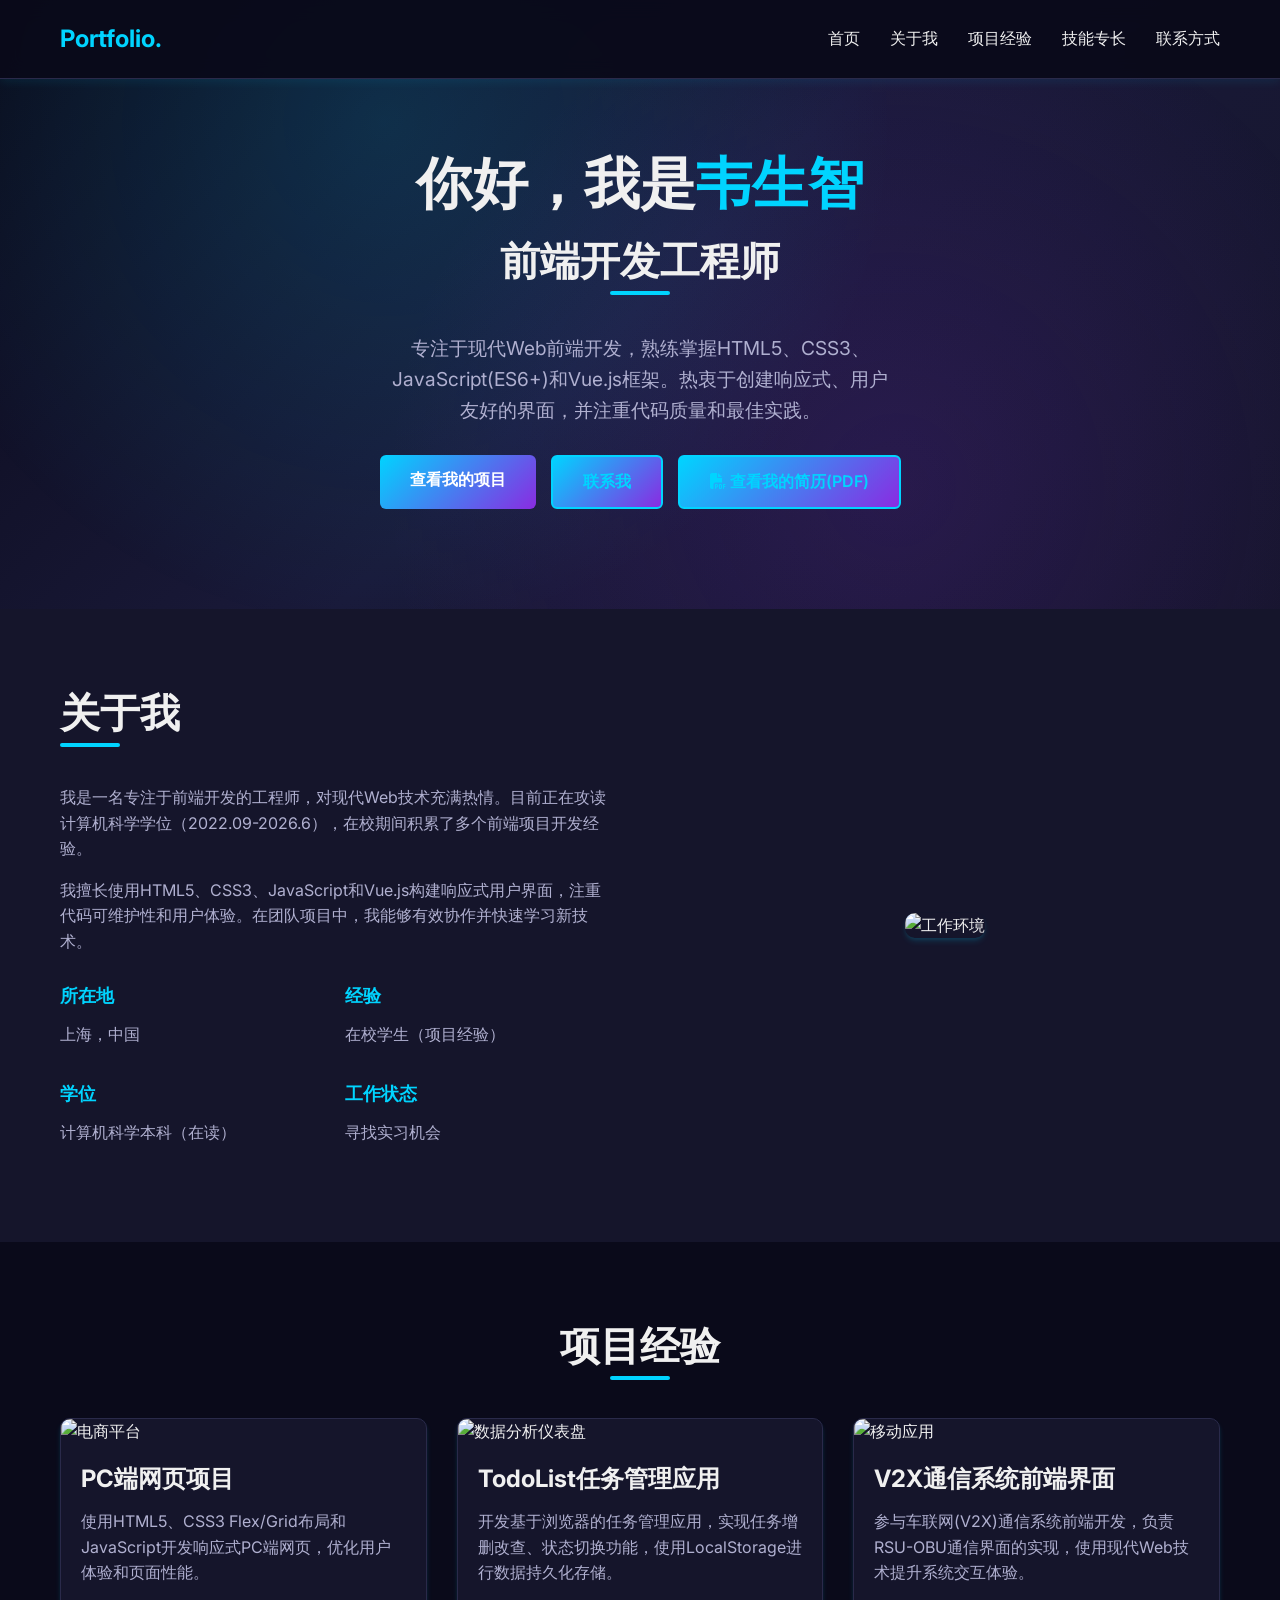
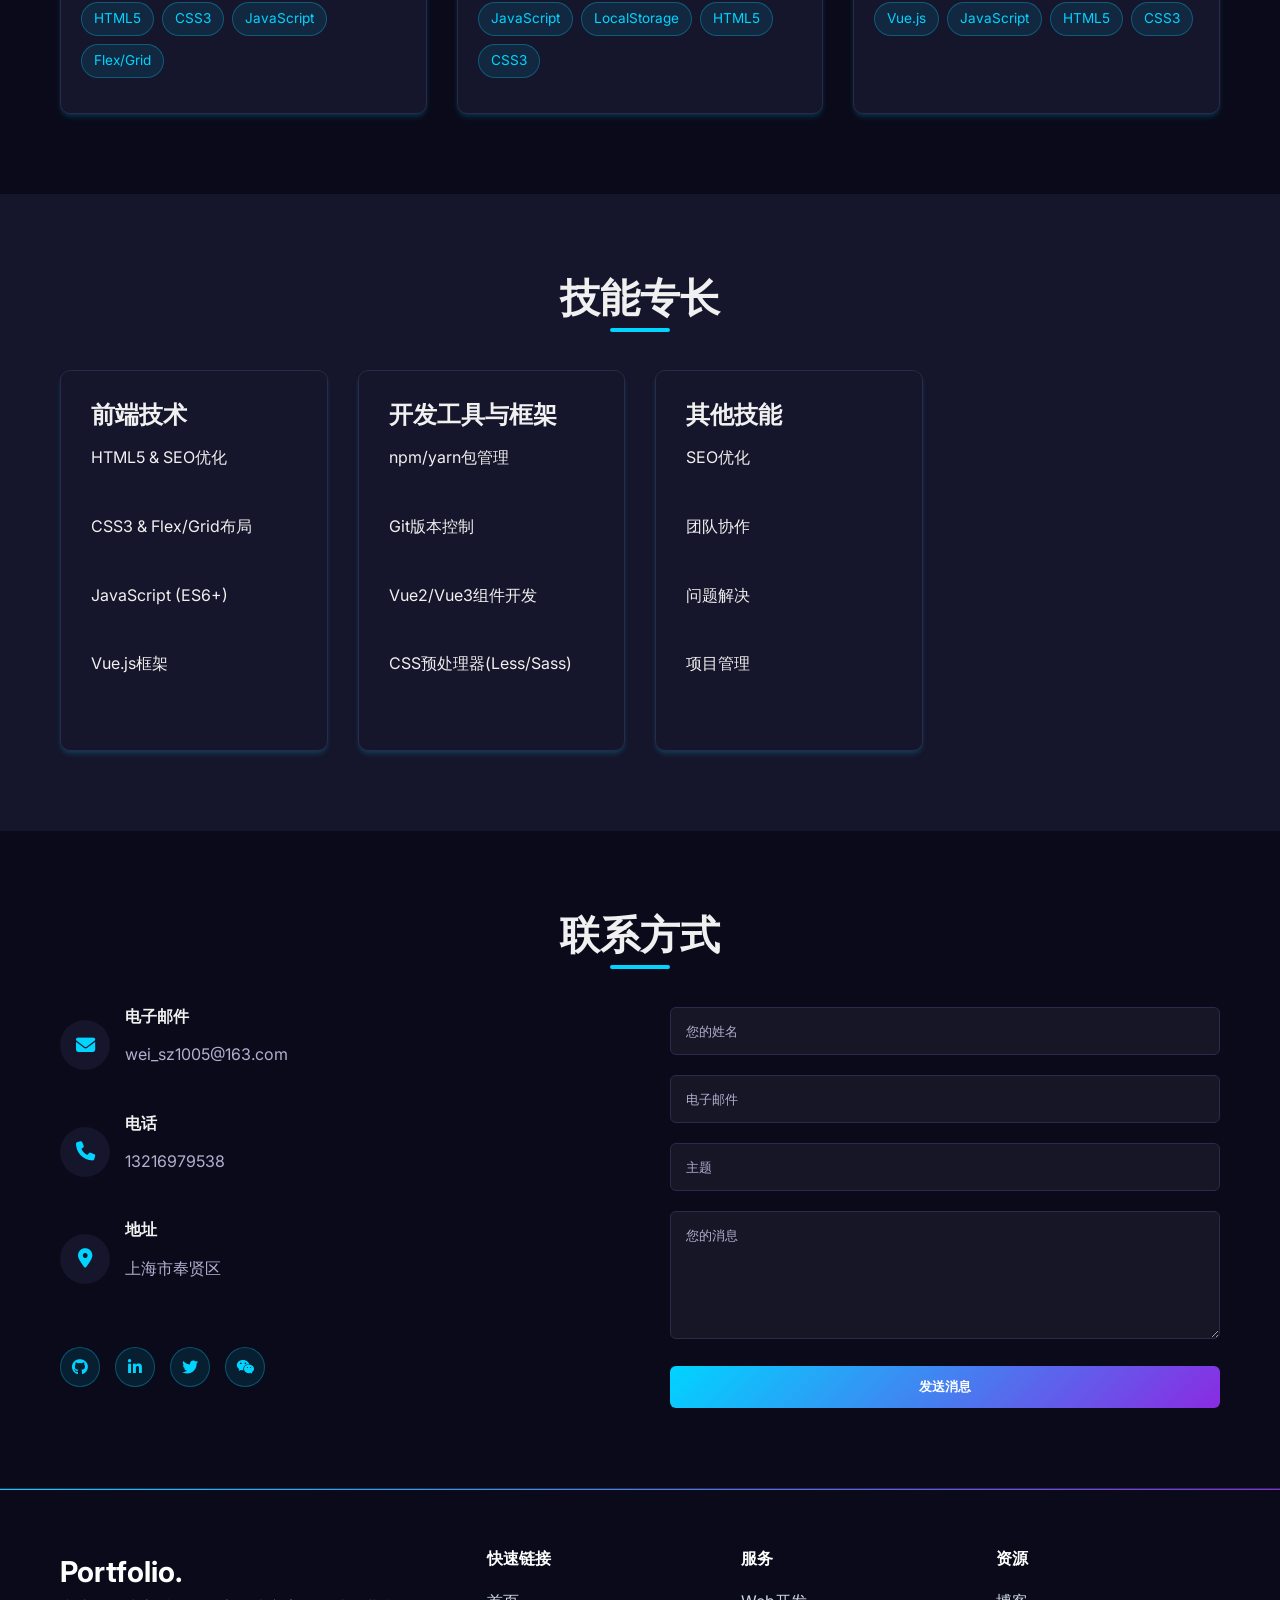
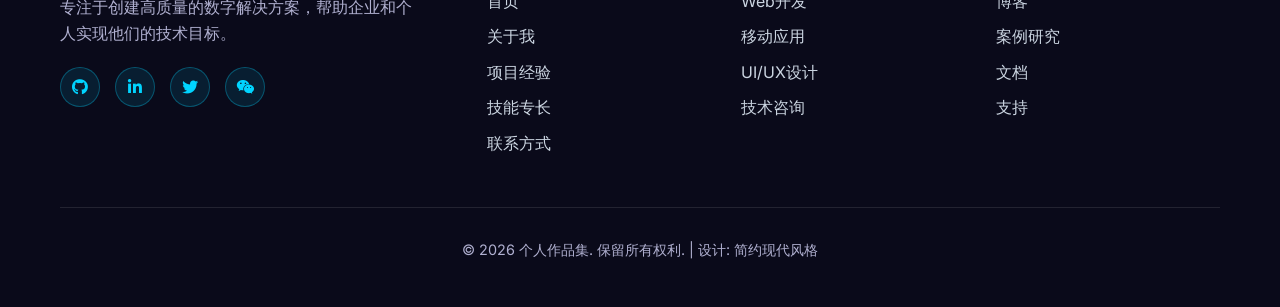
==== 个人网页/个人网页.html @ ef01b200 "测试提交" ====
<!DOCTYPE html>
<html lang="zh-CN">
<head>
    <meta charset="UTF-8">
    <meta name="viewport" content="width=device-width, initial-scale=1.0">
    <title>个人作品集 | 简约现代简历</title>
    <link rel="preconnect" href="https://cdnjs.cloudflare.com">
    <link rel="preconnect" href="https://fonts.googleapis.com">
    <link rel="preconnect" href="https://fonts.gstatic.com" crossorigin>
    <link rel="stylesheet" href="https://cdnjs.cloudflare.com/ajax/libs/font-awesome/6.4.0/css/all.min.css">
    <link href="https://fonts.googleapis.com/css2?family=Inter:wght@300;400;500;600;700&display=swap" rel="stylesheet">
    <style>
        /* CSS变量 - 科技风格 */
        :root {
            --primary-color: #00d4ff;
            --primary-dark: #0095ff;
            --secondary-color: #8a2be2;
            --background-color: #0a0a1a;
            --surface-color: #15152b;
            --text-color: #f0f0f0;
            --text-light: #b0b0d0;
            --border-color: #2a2a4a;
            --shadow: 0 4px 6px -1px rgba(0, 212, 255, 0.15), 0 2px 4px -1px rgba(0, 212, 255, 0.1);
            --shadow-lg: 0 10px 15px -3px rgba(0, 212, 255, 0.25), 0 4px 6px -2px rgba(0, 212, 255, 0.2);
            --glow: 0 0 15px rgba(0, 212, 255, 0.5);
            --transition: all 0.3s ease;
            --gradient-primary: linear-gradient(135deg, #00d4ff 0%, #8a2be2 100%);
            --gradient-bg: linear-gradient(135deg, #0a0a1a 0%, #15152b 100%);
        }

        /* 滚动动画 */
        @keyframes fadeUp {
            from {
                opacity: 0;
                transform: translateY(30px);
            }
            to {
                opacity: 1;
                transform: translateY(0);
            }
        }

        .fade-up {
            opacity: 0;
            animation: fadeUp 0.8s ease forwards;
        }

        .fade-up.delay-1 {
            animation-delay: 0.2s;
        }

        .fade-up.delay-2 {
            animation-delay: 0.4s;
        }

        .fade-up.delay-3 {
            animation-delay: 0.6s;
        }

        /* 基础样式 */
        * {
            margin: 0;
            padding: 0;
            box-sizing: border-box;
        }

        html {
            scroll-behavior: smooth;
        }

        body {
            font-family: 'Inter', sans-serif;
            line-height: 1.6;
            color: var(--text-color);
            background-color: var(--background-color);
        }

        .container {
            width: 100%;
            max-width: 1200px;
            margin: 0 auto;
            padding: 0 20px;
        }

        section {
            padding: 80px 0;
        }

        h1, h2, h3, h4 {
            font-weight: 700;
            line-height: 1.2;
            margin-bottom: 1rem;
        }

        h1 {
            font-size: 3.5rem;
        }

        h2 {
            font-size: 2.5rem;
            text-align: center;
            margin-bottom: 3rem;
            position: relative;
        }

        h2::after {
            content: '';
            position: absolute;
            bottom: -10px;
            left: 50%;
            transform: translateX(-50%);
            width: 60px;
            height: 4px;
            background-color: var(--primary-color);
            border-radius: 2px;
        }

        h3 {
            font-size: 1.5rem;
        }

        p {
            margin-bottom: 1rem;
            color: var(--text-light);
        }

        a {
            text-decoration: none;
            color: inherit;
            transition: var(--transition);
        }

        .btn {
            display: inline-block;
            padding: 12px 30px;
            background: var(--gradient-primary);
            color: white;
            border-radius: 6px;
            font-weight: 600;
            border: none;
            cursor: pointer;
            transition: var(--transition);
            position: relative;
            overflow: hidden;
            z-index: 1;
        }

        .btn::before {
            content: '';
            position: absolute;
            top: 0;
            left: 0;
            right: 0;
            bottom: 0;
            background: var(--gradient-primary);
            filter: brightness(1.2);
            z-index: -1;
            opacity: 0;
            transition: var(--transition);
        }

        .btn:hover::before {
            opacity: 1;
        }

        .btn:hover {
            transform: translateY(-2px);
            box-shadow: var(--shadow-lg), var(--glow);
        }

        .btn-outline {
            background-color: transparent;
            border: 2px solid var(--primary-color);
            color: var(--primary-color);
            position: relative;
            overflow: hidden;
            z-index: 1;
        }

        .btn-outline::before {
            content: '';
            position: absolute;
            top: 0;
            left: 0;
            right: 0;
            bottom: 0;
            background: var(--gradient-primary);
            z-index: -1;
            opacity: 0;
            transition: var(--transition);
        }

        .btn-outline:hover {
            color: white;
            box-shadow: var(--glow);
        }

        .btn-outline:hover::before {
            opacity: 1;
        }

        /* 导航栏 */
        nav {
            position: fixed;
            top: 0;
            width: 100%;
            background-color: rgba(10, 10, 26, 0.95);
            -webkit-backdrop-filter: blur(10px); backdrop-filter: blur(10px);
            z-index: 1000;
            box-shadow: 0 2px 10px rgba(0, 212, 255, 0.1);
            border-bottom: 1px solid var(--border-color);
        }

        .nav-container {
            display: flex;
            justify-content: space-between;
            align-items: center;
            padding: 20px;
        }

        .logo {
            font-size: 1.5rem;
            font-weight: 700;
            color: var(--primary-color);
        }

        .nav-links {
            display: flex;
            list-style: none;
            gap: 30px;
        }

        .nav-links a {
            font-weight: 500;
            position: relative;
        }

        .nav-links a::after {
            content: '';
            position: absolute;
            bottom: -5px;
            left: 0;
            width: 0;
            height: 2px;
            background-color: var(--primary-color);
            transition: width 0.3s ease;
        }

        .nav-links a:hover::after {
            width: 100%;
        }

        .menu-toggle {
            display: none;
            font-size: 1.5rem;
            cursor: pointer;
        }

        /* 英雄区域 */
        .hero {
            padding-top: 150px;
            padding-bottom: 100px;
            background: linear-gradient(135deg, #0a0a1a 0%, #1a1a3a 50%, #15152b 100%);
            position: relative;
            overflow: hidden;
        }

        .hero::before {
            content: '';
            position: absolute;
            top: 0;
            left: 0;
            right: 0;
            bottom: 0;
            background: radial-gradient(circle at 30% 20%, rgba(0, 212, 255, 0.15) 0%, transparent 50%),
                        radial-gradient(circle at 70% 80%, rgba(138, 43, 226, 0.15) 0%, transparent 50%);
            z-index: 1;
        }

        .hero .container {
            position: relative;
            z-index: 2;
        }

        .hero-content {
            display: grid;
            grid-template-columns: 1fr;
            gap: 40px;
            align-items: center;
            text-align: center;
        }

        .hero-text h1 {
            margin-bottom: 20px;
        }

        .hero-text p {
            font-size: 1.2rem;
            margin: 0 auto 30px;
            max-width: 500px;
            text-align: center;
        }

        .hero-buttons {
            display: flex;
            gap: 15px;
            flex-wrap: wrap;
            justify-content: center;
        }



        /* 关于我 */
        .about {
            background-color: var(--surface-color);
        }

        .about-content {
            display: grid;
            grid-template-columns: 1fr 1fr;
            gap: 60px;
            align-items: center;
        }

        .about-text h2 {
            text-align: left;
        }

        .about-text h2::after {
            left: 0;
            transform: none;
        }

        .about-details {
            display: grid;
            grid-template-columns: repeat(2, 1fr);
            gap: 20px;
            margin-top: 30px;
        }

        .detail-item h4 {
            font-size: 1.1rem;
            color: var(--primary-color);
        }

        .skills-visual {
            text-align: center;
        }

        /* 项目经验 */
        .projects-grid {
            display: grid;
            grid-template-columns: repeat(auto-fill, minmax(300px, 1fr));
            gap: 30px;
        }

        .project-card {
            background-color: var(--surface-color);
            border-radius: 10px;
            overflow: hidden;
            box-shadow: var(--shadow);
            transition: var(--transition);
            border: 1px solid var(--border-color);
            -webkit-backdrop-filter: blur(10px); backdrop-filter: blur(10px);
        }

        .project-card:hover {
            transform: translateY(-10px);
            box-shadow: var(--shadow-lg), var(--glow);
            border-color: var(--primary-color);
        }

        .project-img {
            width: 100%;
            height: 200px;
            object-fit: cover;
        }

        .project-content {
            padding: 20px;
        }

        .project-tags {
            display: flex;
            flex-wrap: wrap;
            gap: 8px;
            margin: 15px 0;
        }

        .tag {
            background-color: rgba(0, 212, 255, 0.1);
            padding: 5px 12px;
            border-radius: 20px;
            font-size: 0.85rem;
            color: var(--primary-color);
            border: 1px solid rgba(0, 212, 255, 0.3);
            transition: var(--transition);
        }

        .tag:hover {
            background-color: rgba(0, 212, 255, 0.2);
            box-shadow: 0 0 10px rgba(0, 212, 255, 0.3);
        }

        /* 技能专长 */
        .skills {
            background-color: var(--surface-color);
        }

        .skills-container {
            display: grid;
            grid-template-columns: repeat(auto-fill, minmax(250px, 1fr));
            gap: 30px;
        }

        .skill-category {
            background-color: var(--surface-color);
            padding: 30px;
            border-radius: 10px;
            box-shadow: var(--shadow);
            border: 1px solid var(--border-color);
            -webkit-backdrop-filter: blur(10px); backdrop-filter: blur(10px);
            transition: var(--transition);
        }

        .skill-category:hover {
            box-shadow: var(--shadow-lg), 0 0 20px rgba(0, 212, 255, 0.2);
            border-color: var(--primary-color);
            transform: translateY(-5px);
        }

        .skill-list {
            list-style: none;
        }

        .skill-list li {
            margin-bottom: 15px;
            display: flex;
            justify-content: space-between;
            align-items: center;
        }

        .skill-bar {
            height: 8px;
            background-color: var(--border-color);
            border-radius: 4px;
            margin-top: 5px;
            overflow: hidden;
        }

        .skill-level {
            height: 100%;
            background: var(--gradient-primary);
            border-radius: 4px;
            transition: width 0.8s ease;
        }

        /* 联系方式 */
        .contact-container {
            display: grid;
            grid-template-columns: 1fr 1fr;
            gap: 60px;
        }

        .contact-info {
            display: flex;
            flex-direction: column;
            gap: 30px;
        }

        .contact-item {
            display: flex;
            align-items: center;
            gap: 15px;
        }

        .contact-icon {
            width: 50px;
            height: 50px;
            background-color: var(--surface-color);
            border-radius: 50%;
            display: flex;
            align-items: center;
            justify-content: center;
            font-size: 1.2rem;
            color: var(--primary-color);
        }

        .contact-form input,
        .contact-form textarea {
            width: 100%;
            padding: 15px;
            margin-bottom: 20px;
            border: 1px solid var(--border-color);
            border-radius: 6px;
            font-family: 'Inter', sans-serif;
            transition: var(--transition);
            background-color: rgba(255, 255, 255, 0.05);
            color: var(--text-color);
        }

        .contact-form input::placeholder,
        .contact-form textarea::placeholder {
            color: var(--text-light);
        }

        .contact-form input:focus,
        .contact-form textarea:focus {
            outline: none;
            border-color: var(--primary-color);
            box-shadow: 0 0 0 3px rgba(0, 212, 255, 0.3);
            background-color: rgba(255, 255, 255, 0.08);
        }

        /* 页脚 */
        footer {
            background-color: #0a0a1a;
            color: white;
            padding: 60px 0 30px;
            border-top: 1px solid var(--border-color);
            position: relative;
            overflow: hidden;
        }

        footer::before {
            content: '';
            position: absolute;
            top: 0;
            left: 0;
            right: 0;
            height: 1px;
            background: var(--gradient-primary);
        }

        .footer-content {
            display: grid;
            grid-template-columns: 1fr 2fr;
            gap: 60px;
            margin-bottom: 40px;
        }

        .footer-logo {
            font-size: 1.8rem;
            font-weight: 700;
            color: white;
            margin-bottom: 15px;
        }

        .social-links {
            display: flex;
            gap: 15px;
            margin-top: 20px;
        }

        .social-links a {
            display: flex;
            align-items: center;
            justify-content: center;
            width: 40px;
            height: 40px;
            background-color: rgba(0, 212, 255, 0.1);
            border-radius: 50%;
            transition: var(--transition);
            border: 1px solid rgba(0, 212, 255, 0.3);
            color: var(--primary-color);
        }

        .social-links a:hover {
            background: var(--gradient-primary);
            transform: translateY(-3px);
            box-shadow: var(--glow);
            color: white;
            border-color: transparent;
        }

        .footer-links {
            display: grid;
            grid-template-columns: repeat(3, 1fr);
            gap: 30px;
        }

        .footer-links h4 {
            margin-bottom: 20px;
            color: white;
        }

        .footer-links ul {
            list-style: none;
        }

        .footer-links li {
            margin-bottom: 10px;
        }

        .footer-links a {
            color: #cbd5e1;
        }

        .footer-links a:hover {
            color: white;
        }

        .copyright {
            text-align: center;
            padding-top: 30px;
            border-top: 1px solid rgba(255, 255, 255, 0.1);
            color: #94a3b8;
            font-size: 0.9rem;
        }

        /* 响应式设计 */
        @media (max-width: 992px) {
            h1 {
                font-size: 2.8rem;
            }

            h2 {
                font-size: 2.2rem;
            }

            .hero-content,
            .about-content,
            .contact-container {
                grid-template-columns: 1fr;
                gap: 40px;
            }

            .hero {
                padding-top: 120px;
            }




            .footer-content {
                grid-template-columns: 1fr;
                gap: 40px;
            }
        }

        @media (max-width: 768px) {
            .nav-links {
                display: none;
            }

            .menu-toggle {
                display: block;
            }

            .nav-links.active {
                display: flex;
                flex-direction: column;
                position: absolute;
                top: 100%;
                left: 0;
                width: 100%;
                background-color: white;
                padding: 20px;
                box-shadow: 0 10px 15px rgba(0, 0, 0, 0.1);
                color: #333;
            }

            .about-details {
                grid-template-columns: 1fr;
            }

            .footer-links {
                grid-template-columns: 1fr;
                gap: 30px;
            }

            .hero-buttons {
                flex-direction: column;
                align-items: flex-start;
            }

            section {
                padding: 70px 0;
            }

            h1 {
                font-size: 2.5rem;
            }

            h2 {
                font-size: 2rem;
            }

            .hero {
                padding-top: 130px;
            }
        }

        @media (max-width: 576px) {
            h1 {
                font-size: 2.2rem;
            }

            h2 {
                font-size: 1.8rem;
            }

            section {
                padding: 60px 0;
            }

        }

        /* 回到顶部按钮 */
        .back-to-top {
            position: fixed;
            bottom: 30px;
            right: 30px;
            width: 50px;
            height: 50px;
            background: var(--gradient-primary);
            color: white;
            border: none;
            border-radius: 50%;
            cursor: pointer;
            display: none;
            align-items: center;
            justify-content: center;
            font-size: 1.2rem;
            box-shadow: var(--shadow-lg), var(--glow);
            transition: var(--transition);
            z-index: 100;
        }

        .back-to-top:hover {
            transform: translateY(-3px);
            box-shadow: var(--shadow-lg), 0 0 20px rgba(0, 212, 255, 0.7);
        }

        .back-to-top:active {
            transform: translateY(0);
        }

        @media (max-width: 768px) {
            .back-to-top {
                bottom: 20px;
                right: 20px;
                width: 45px;
                height: 45px;
            }
        }
    </style>
</head>
<body>
    <!-- 导航栏 -->
    <nav>
        <div class="container nav-container">
            <a href="#" class="logo">Portfolio.</a>
            <ul class="nav-links">
                <li><a href="#home">首页</a></li>
                <li><a href="#about">关于我</a></li>
                <li><a href="#projects">项目经验</a></li>
                <li><a href="#skills">技能专长</a></li>
                <li><a href="#contact">联系方式</a></li>
            </ul>
            <div class="menu-toggle">
                <i class="fas fa-bars"></i>
            </div>
        </div>
    </nav>

    <main>
        <!-- 英雄区域 -->
    <section id="home" class="hero">
        <div class="container">
            <div class="hero-content">
                <div class="hero-text">
                    <h1>你好，我是<span style="color: var(--primary-color);">韦生智</span></h1>
                    <h2>前端开发工程师</h2>
                    <p>专注于现代Web前端开发，熟练掌握HTML5、CSS3、JavaScript(ES6+)和Vue.js框架。热衷于创建响应式、用户友好的界面，并注重代码质量和最佳实践。</p>
                    <div class="hero-buttons">
                        <a href="#projects" class="btn">查看我的项目</a>
                        <a href="#contact" class="btn btn-outline">联系我</a>
                        <a href="frontend-engineer.pdf" target="_blank" class="btn btn-outline"><i class="fas fa-file-pdf"></i> 查看我的简历(PDF)</a>
                    </div>
                </div>
            </div>
        </div>
    </section>

    <!-- 关于我 -->
    <section id="about" class="about">
        <div class="container">
            <div class="about-content">
                <div class="about-text">
                    <h2>关于我</h2>
                    <p>我是一名专注于前端开发的工程师，对现代Web技术充满热情。目前正在攻读计算机科学学位（2022.09-2026.6），在校期间积累了多个前端项目开发经验。</p>
                    <p>我擅长使用HTML5、CSS3、JavaScript和Vue.js构建响应式用户界面，注重代码可维护性和用户体验。在团队项目中，我能够有效协作并快速学习新技术。</p>
                    <div class="about-details">
                        <div class="detail-item">
                            <h4>所在地</h4>
                            <p>上海，中国</p>
                        </div>
                        <div class="detail-item">
                            <h4>经验</h4>
                            <p>在校学生（项目经验）</p>
                        </div>
                        <div class="detail-item">
                            <h4>学位</h4>
                            <p>计算机科学本科（在读）</p>
                        </div>
                        <div class="detail-item">
                            <h4>工作状态</h4>
                            <p>寻找实习机会</p>
                        </div>
                    </div>
                </div>
                <div class="skills-visual">
                    <img loading="lazy" src="https://images.unsplash.com/photo-1555066931-4365d14bab8c?ixlib=rb-4.0.3&ixid=M3wxMjA3fDB8MHxwaG90by1wYWdlfHx8fGVufDB8fHx8fA%3D%3D&auto=format&fit=crop&w=1170&q=80" alt="工作环境" style="width: 100%; border-radius: 10px; box-shadow: var(--shadow);">
                </div>
            </div>
        </div>
    </section>

    <!-- 项目经验 -->
    <section id="projects">
        <div class="container">
            <h2>项目经验</h2>
            <div class="projects-grid">
                <article class="project-card">
                    <img loading="lazy" src="https://images.unsplash.com/photo-1551650975-87deedd944c3?ixlib=rb-4.0.3&ixid=M3wxMjA3fDB8MHxwaG90by1wYWdlfHx8fGVufDB8fHx8fA%3D%3D&auto=format&fit=crop&w=1074&q=80" alt="电商平台" class="project-img">
                    <div class="project-content">
                        <h3>PC端网页项目</h3>
                        <p>使用HTML5、CSS3 Flex/Grid布局和JavaScript开发响应式PC端网页，优化用户体验和页面性能。</p>
                        <div class="project-tags">
                            <span class="tag">HTML5</span>
                            <span class="tag">CSS3</span>
                            <span class="tag">JavaScript</span>
                            <span class="tag">Flex/Grid</span>
                        </div>
                    </div>
                </article>
                <article class="project-card">
                    <img loading="lazy" src="https://images.unsplash.com/photo-1551288049-bebda4e38f71?ixlib=rb-4.0.3&ixid=M3wxMjA3fDB8MHxwaG90by1wYWdlfHx8fGVufDB8fHx8fA%3D%3D&auto=format&fit=crop&w=1170&q=80" alt="数据分析仪表盘" class="project-img">
                    <div class="project-content">
                        <h3>TodoList任务管理应用</h3>
                        <p>开发基于浏览器的任务管理应用，实现任务增删改查、状态切换功能，使用LocalStorage进行数据持久化存储。</p>
                        <div class="project-tags">
                            <span class="tag">JavaScript</span>
                            <span class="tag">LocalStorage</span>
                            <span class="tag">HTML5</span>
                            <span class="tag">CSS3</span>
                        </div>
                    </div>
                </article>
                <article class="project-card">
                    <img loading="lazy" src="https://images.unsplash.com/photo-1558618666-fcd25c85cd64?ixlib=rb-4.0.3&ixid=M3wxMjA3fDB8MHxwaG90by1wYWdlfHx8fGVufDB8fHx8fA%3D%3D&auto=format&fit=crop&w=1074&q=80" alt="移动应用" class="project-img">
                    <div class="project-content">
                        <h3>V2X通信系统前端界面</h3>
                        <p>参与车联网(V2X)通信系统前端开发，负责RSU-OBU通信界面的实现，使用现代Web技术提升系统交互体验。</p>
                        <div class="project-tags">
                            <span class="tag">Vue.js</span>
                            <span class="tag">JavaScript</span>
                            <span class="tag">HTML5</span>
                            <span class="tag">CSS3</span>
                        </div>
                    </div>
                </article>
            </div>
        </div>
    </section>

    <!-- 技能专长 -->
    <section id="skills" class="skills">
        <div class="container">
            <h2>技能专长</h2>
            <div class="skills-container">
                <div class="skill-category">
                    <h3>前端技术</h3>
                    <ul class="skill-list">
                        <li>
                            <span>HTML5 & SEO优化</span>
                        </li>
                        <li>
                            <div class="skill-bar">
                                <div class="skill-level" style="width: 92%;"></div>
                            </div>
                        </li>
                        <li>
                            <span>CSS3 & Flex/Grid布局</span>
                                                    </li>
                        <li>
                            <div class="skill-bar">
                                <div class="skill-level" style="width: 90%;"></div>
                            </div>
                        </li>
                        <li>
                            <span>JavaScript (ES6+)</span>
                                                    </li>
                        <li>
                            <div class="skill-bar">
                                <div class="skill-level" style="width: 88%;"></div>
                            </div>
                        </li>
                        <li>
                            <span>Vue.js框架</span>
                                                    </li>
                        <li>
                            <div class="skill-bar">
                                <div class="skill-level" style="width: 85%;"></div>
                            </div>
                        </li>
                    </ul>
                </div>
                <div class="skill-category">
                    <h3>开发工具与框架</h3>
                    <ul class="skill-list">
                        <li>
                            <span>npm/yarn包管理</span>
                                                    </li>
                        <li>
                            <div class="skill-bar">
                                <div class="skill-level" style="width: 90%;"></div>
                            </div>
                        </li>
                        <li>
                            <span>Git版本控制</span>
                                                    </li>
                        <li>
                            <div class="skill-bar">
                                <div class="skill-level" style="width: 88%;"></div>
                            </div>
                        </li>
                        <li>
                            <span>Vue2/Vue3组件开发</span>
                                                    </li>
                        <li>
                            <div class="skill-bar">
                                <div class="skill-level" style="width: 85%;"></div>
                            </div>
                        </li>
                        <li>
                            <span>CSS预处理器(Less/Sass)</span>
                                                    </li>
                        <li>
                            <div class="skill-bar">
                                <div class="skill-level" style="width: 82%;"></div>
                            </div>
                        </li>
                    </ul>
                </div>
                <div class="skill-category">
                    <h3>其他技能</h3>
                    <ul class="skill-list">
                        <li>
                            <span>SEO优化</span>
                        </li>
                        <li>
                            <div class="skill-bar">
                                <div class="skill-level" style="width: 93%;"></div>
                            </div>
                        </li>
                        <li>
                            <span>团队协作</span>
                                                    </li>
                        <li>
                            <div class="skill-bar">
                                <div class="skill-level" style="width: 88%;"></div>
                            </div>
                        </li>
                        <li>
                            <span>问题解决</span>
                        </li>
                        <li>
                            <div class="skill-bar">
                                <div class="skill-level" style="width: 95%;"></div>
                            </div>
                        </li>
                        <li>
                            <span>项目管理</span>
                                                    </li>
                        <li>
                            <div class="skill-bar">
                                <div class="skill-level" style="width: 82%;"></div>
                            </div>
                        </li>
                    </ul>
                </div>
            </div>
        </div>
    </section>

    <!-- 联系方式 -->
    <section id="contact">
        <div class="container">
            <h2>联系方式</h2>
            <div class="contact-container">
                <div class="contact-info">
                    <div class="contact-item">
                        <div class="contact-icon">
                            <i class="fas fa-envelope"></i>
                        </div>
                        <div>
                            <h4>电子邮件</h4>
                            <p>wei_sz1005@163.com</p>
                        </div>
                    </div>
                    <div class="contact-item">
                        <div class="contact-icon">
                            <i class="fas fa-phone"></i>
                        </div>
                        <div>
                            <h4>电话</h4>
                            <p>13216979538</p>
                        </div>
                    </div>
                    <div class="contact-item">
                        <div class="contact-icon">
                            <i class="fas fa-map-marker-alt"></i>
                        </div>
                        <div>
                            <h4>地址</h4>
                            <p>上海市奉贤区</p>
                        </div>
                    </div>
                    <div class="social-links">
                        <a href="#"><i class="fab fa-github"></i></a>
                        <a href="#"><i class="fab fa-linkedin-in"></i></a>
                        <a href="#"><i class="fab fa-twitter"></i></a>
                        <a href="#"><i class="fab fa-weixin"></i></a>
                    </div>
                </div>
                <div class="contact-form">
                    <form id="contactForm">
                        <input type="text" placeholder="您的姓名" required>
                        <input type="email" placeholder="电子邮件" required>
                        <input type="text" placeholder="主题" required>
                        <textarea rows="6" placeholder="您的消息" required></textarea>
                        <button type="submit" class="btn" style="width: 100%;">发送消息</button>
                    </form>
                </div>
            </div>
        </div>
    </section>
    </main>

    <!-- 页脚 -->
    <footer>
        <div class="container">
            <div class="footer-content">
                <div class="footer-about">
                    <a href="#" class="footer-logo">Portfolio.</a>
                    <p>专注于创建高质量的数字解决方案，帮助企业和个人实现他们的技术目标。</p>
                    <div class="social-links">
                        <a href="#"><i class="fab fa-github"></i></a>
                        <a href="#"><i class="fab fa-linkedin-in"></i></a>
                        <a href="#"><i class="fab fa-twitter"></i></a>
                        <a href="#"><i class="fab fa-weixin"></i></a>
                    </div>
                </div>
                <div class="footer-links">
                    <div>
                        <h4>快速链接</h4>
                        <ul>
                            <li><a href="#home">首页</a></li>
                            <li><a href="#about">关于我</a></li>
                            <li><a href="#projects">项目经验</a></li>
                            <li><a href="#skills">技能专长</a></li>
                            <li><a href="#contact">联系方式</a></li>
                        </ul>
                    </div>
                    <div>
                        <h4>服务</h4>
                        <ul>
                            <li><a href="#">Web开发</a></li>
                            <li><a href="#">移动应用</a></li>
                            <li><a href="#">UI/UX设计</a></li>
                            <li><a href="#">技术咨询</a></li>
                        </ul>
                    </div>
                    <div>
                        <h4>资源</h4>
                        <ul>
                            <li><a href="#">博客</a></li>
                            <li><a href="#">案例研究</a></li>
                            <li><a href="#">文档</a></li>
                            <li><a href="#">支持</a></li>
                        </ul>
                    </div>
                </div>
            </div>
            <div class="copyright">
                <p>&copy; 2026 个人作品集. 保留所有权利. | 设计: 简约现代风格</p>
            </div>
        </div>
    </footer>

    <!-- 回到顶部按钮 -->
    <button id="backToTop" class="back-to-top" aria-label="回到顶部">
        <i class="fas fa-chevron-up"></i>
    </button>

    <!-- JavaScript -->
    <script>
        // 移动端菜单切换
        const menuToggle = document.querySelector('.menu-toggle');
        const navLinks = document.querySelector('.nav-links');

        menuToggle.addEventListener('click', () => {
            navLinks.classList.toggle('active');
        });

        // 点击导航链接后关闭菜单
        document.querySelectorAll('.nav-links a').forEach(link => {
            link.addEventListener('click', () => {
                navLinks.classList.remove('active');
            });
        });

        // 表单提交处理
        const contactForm = document.getElementById('contactForm');
        contactForm.addEventListener('submit', (e) => {
            e.preventDefault();
            alert('感谢您的留言！我会尽快回复您。');
            contactForm.reset();
        });

      

        // 回到顶部按钮
        const backToTopButton = document.getElementById('backToTop');
        window.addEventListener('scroll', () => {
            if (window.scrollY > 300) {
                backToTopButton.style.display = 'flex';
            } else {
                backToTopButton.style.display = 'none';
            }
        });

        backToTopButton.addEventListener('click', () => {
            window.scrollTo({ top: 0, behavior: 'smooth' });
        });

        // 滚动动画效果
        const observerOptions = {
            root: null,
            rootMargin: '0px',
            threshold: 0.1
        };

        const observer = new IntersectionObserver((entries) => {
            entries.forEach(entry => {
                if (entry.isIntersecting) {
                    entry.target.classList.add('fade-up');
                    observer.unobserve(entry.target);
                }
            });
        }, observerOptions);

        // 观察需要动画的元素
        document.querySelectorAll('section h2, .project-card, .skill-category, .contact-item').forEach(el => {
            observer.observe(el);
        });
    </script>
</body>
</html>
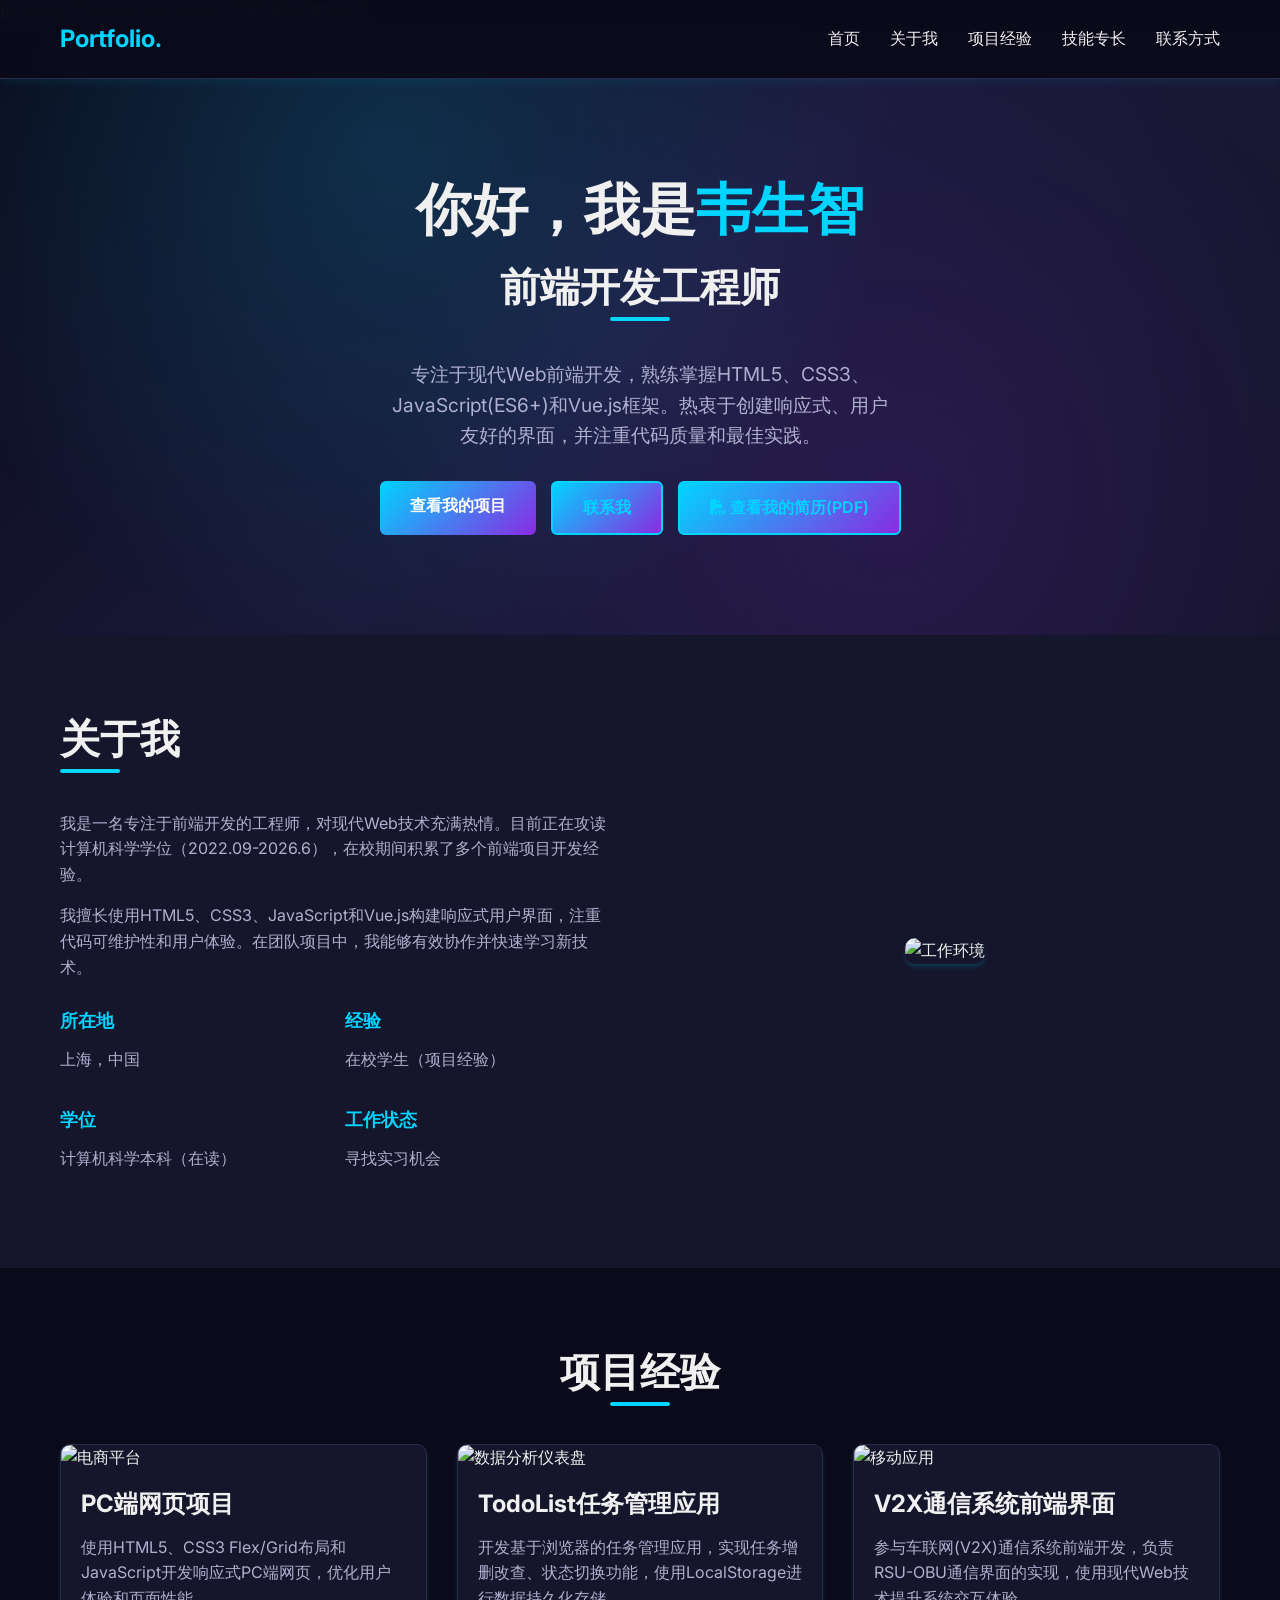
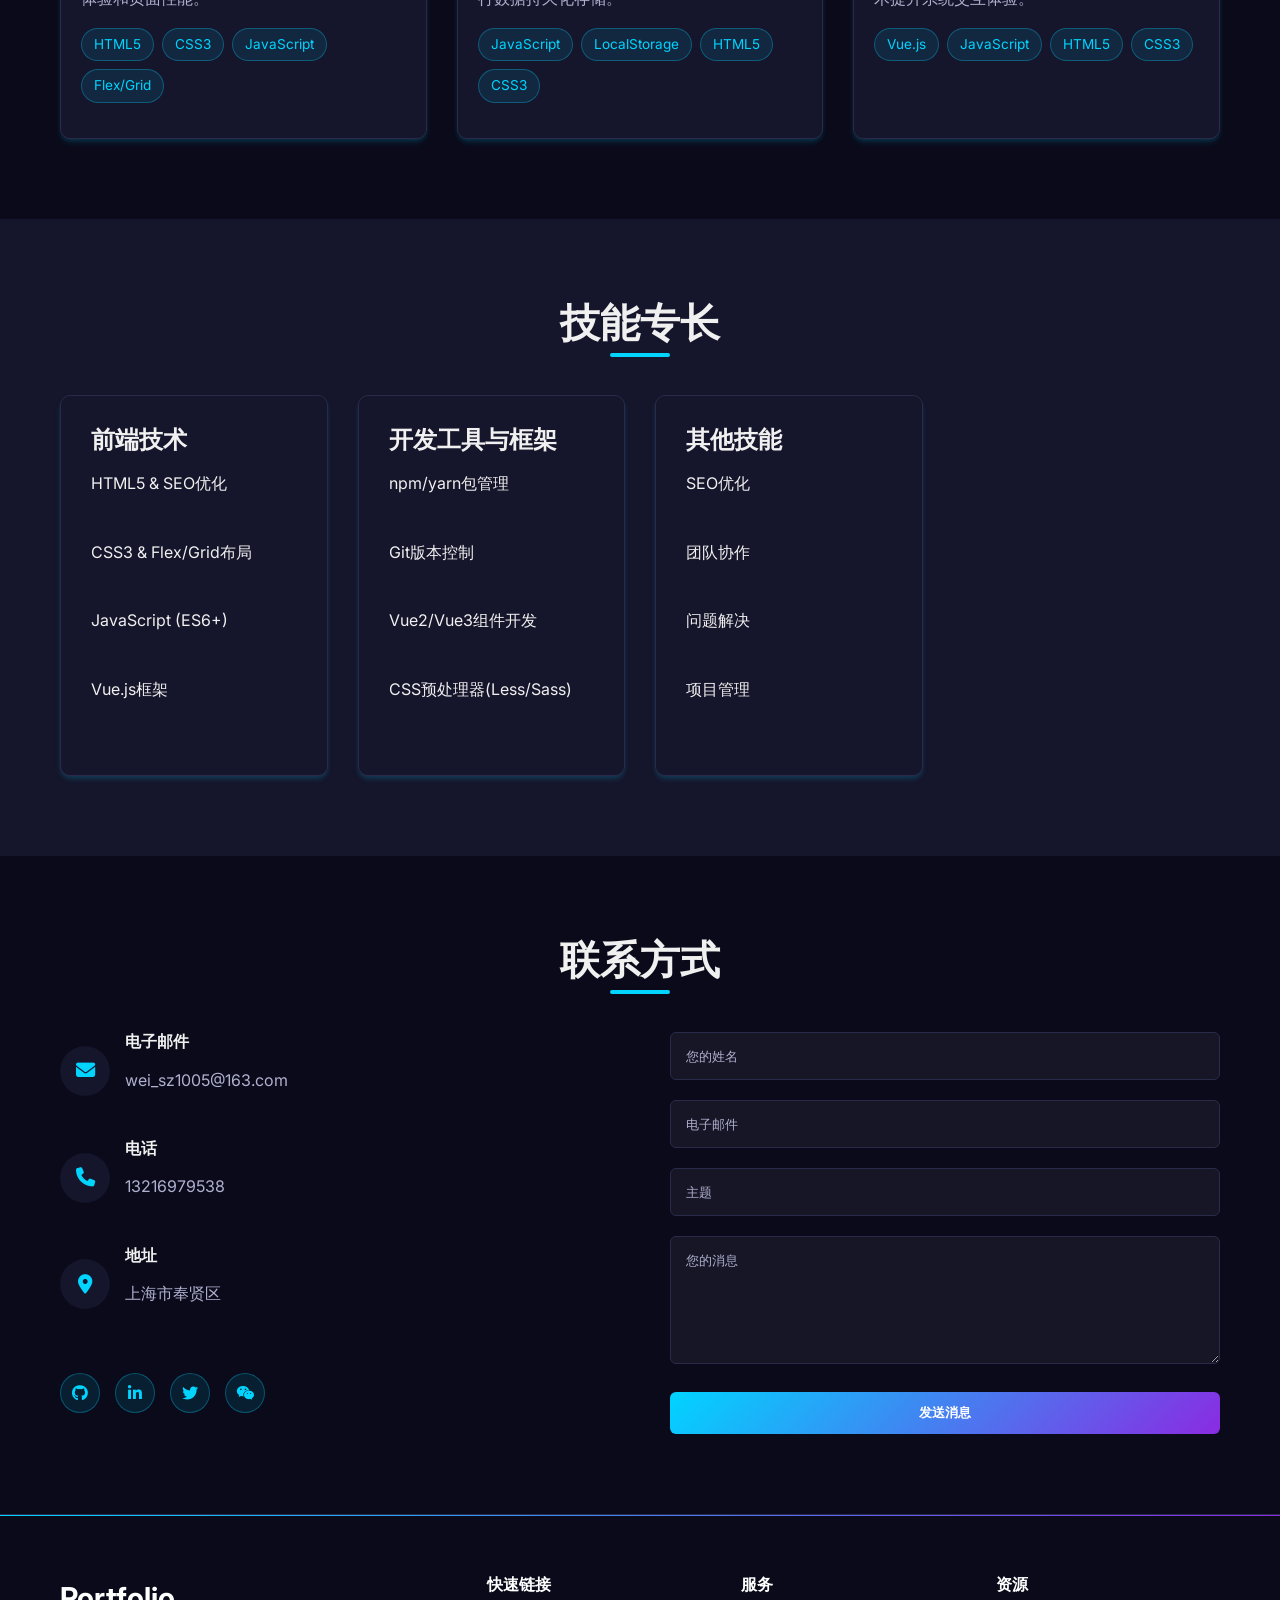
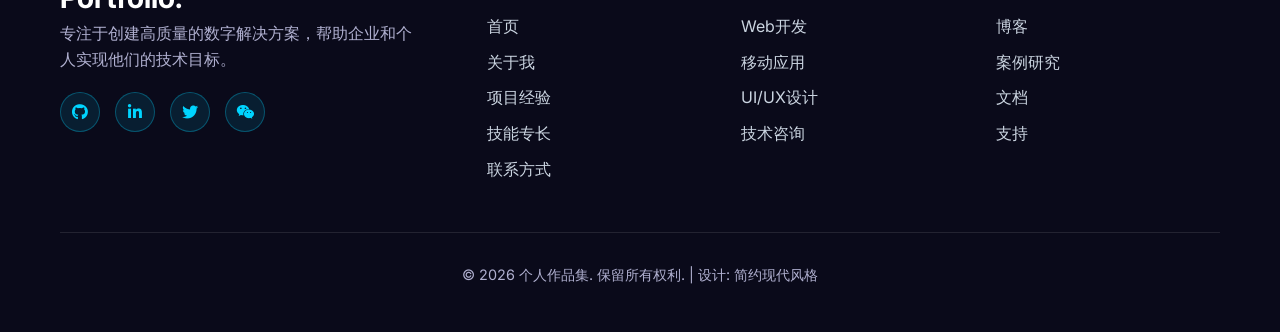
==== commit 3ad217be: "自动化用例2" ====
--- a/个人网页/个人网页.html
+++ b/个人网页/个人网页.html
@@ -1,6 +1,6 @@
 <!DOCTYPE html>
 <html lang="zh-CN">
-<head>
+git config --global user.name "你的GitHub用户名"<head>
     <meta charset="UTF-8">
     <meta name="viewport" content="width=device-width, initial-scale=1.0">
     <title>个人作品集 | 简约现代简历</title>
